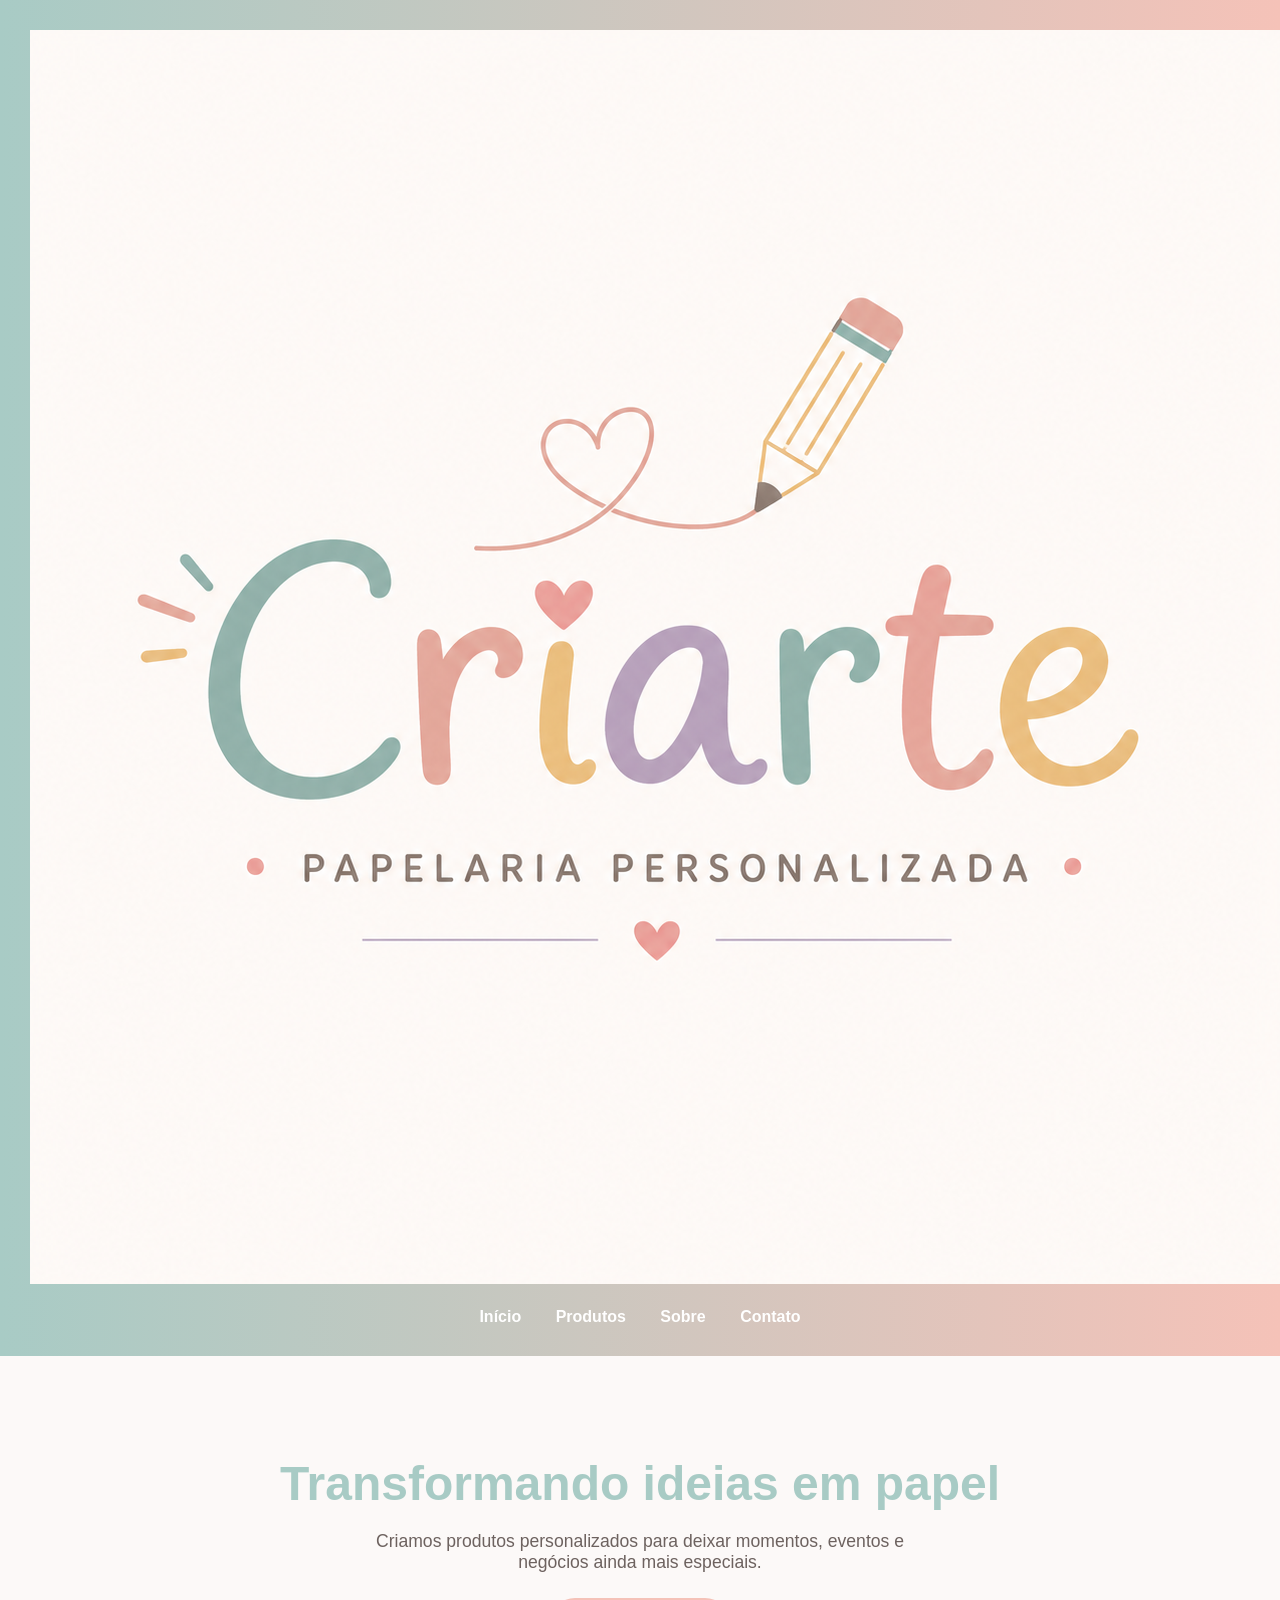
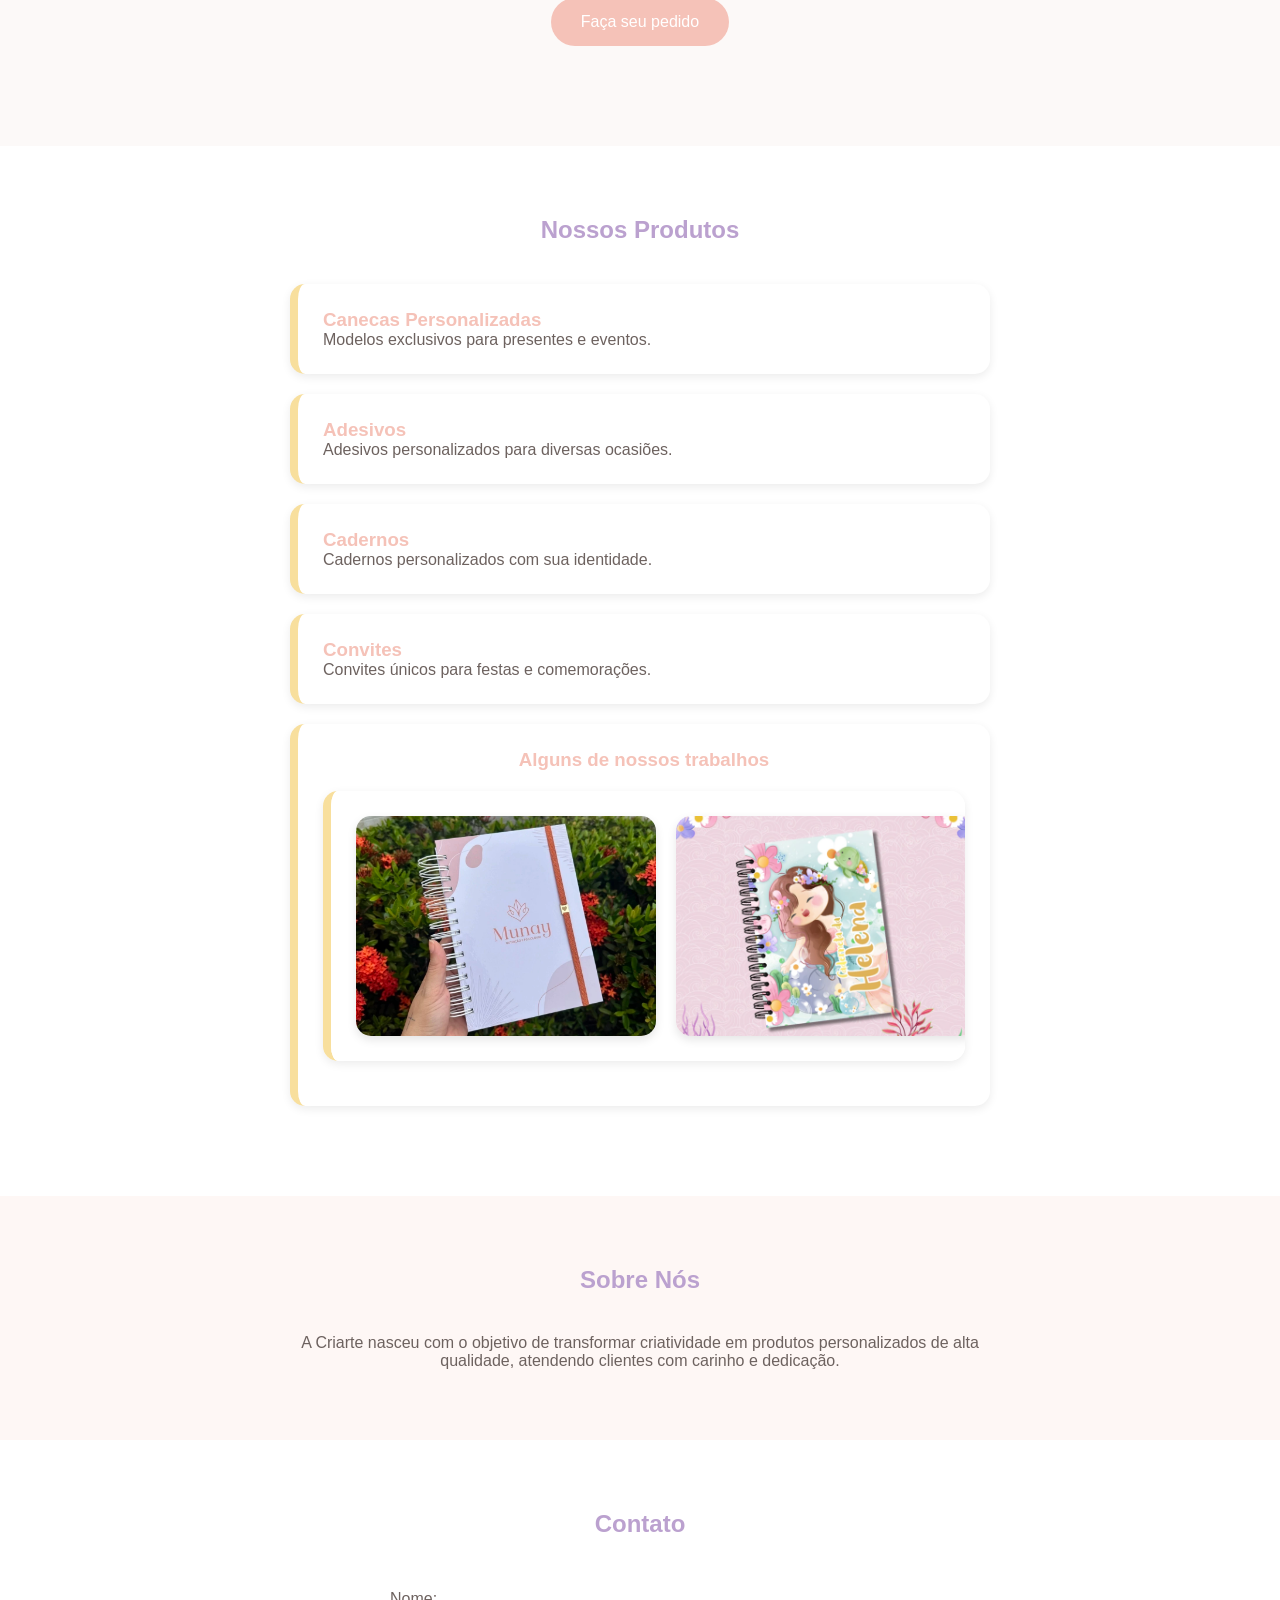
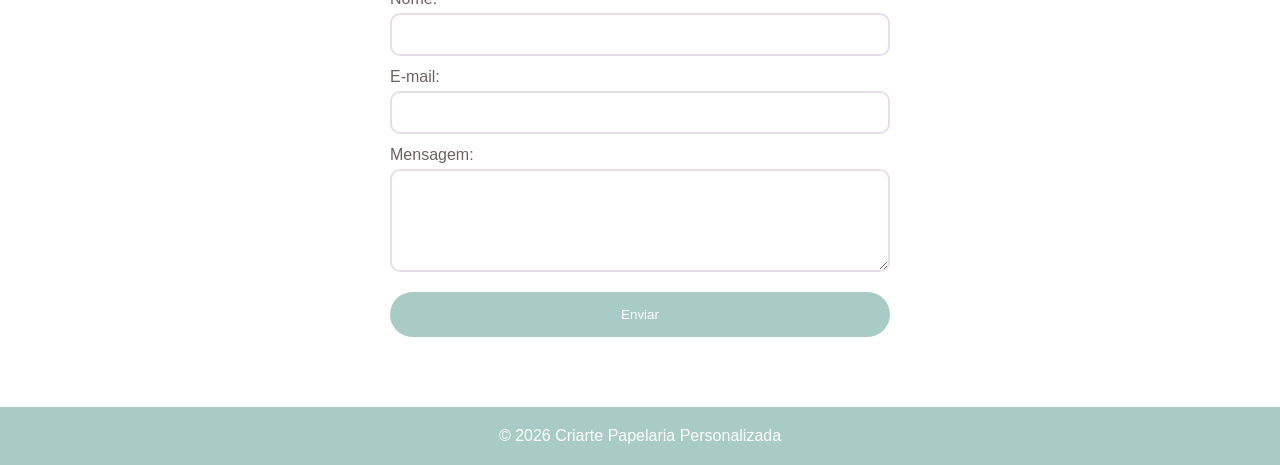
==== Trabalho atividade papelaria/Index.HTML @ 6660b777 "Add files via upload" ====
<!DOCTYPE html>
<html lang="en">
<head>
    <meta charset="UTF-8">
    <meta name="viewport" content="width=device-width, initial-scale=1.0">
    <link rel="stylesheet" href="Estilo.CSS">
    <title>Criarte Papelaria personalizada</title>
</head>
<body>
    
    <header>
        <img src="Logo da loja.png" alt="Logo da Loja">


        <nav>
            <a href="#inicio">Início</a>
            <a href="#produtos">Produtos</a>
            <a href="#sobre">Sobre</a>
            <a href="#contato">Contato</a>
        </nav>
    </header>

    <main>

        <section id="inicio">
            <h2>Transformando ideias em papel</h2>
            <p>
                Criamos produtos personalizados para deixar momentos,
                eventos e negócios ainda mais especiais.
            </p>
            <button>Faça seu pedido</button>
        </section>

<section id="produtos">
    <h2>Nossos Produtos</h2>

    <div>
        <h3>Canecas Personalizadas</h3>
        <p>Modelos exclusivos para presentes e eventos.</p>
    </div>

    <div>
        <h3>Adesivos</h3>
        <p>Adesivos personalizados para diversas ocasiões.</p>
    </div>

    <div>
        <h3>Cadernos</h3>
        <p>Cadernos personalizados com sua identidade.</p>
    </div>

    <div>
        <h3>Convites</h3>
        <p>Convites únicos para festas e comemorações.</p>
    </div>

    <!-- CARROSSEL -->

    <div class="carrossel-container">

        <h3 class="titulo-carrossel">Alguns de nossos trabalhos</h3>

        <div class="carrossel">

            <img src="Imagens produtos/img_7784-332eaf2a997d3e852017643515522883-1024-1024.webp" alt="Caderno">

            <img src="Imagens produtos/img_4898-4ed39642eee4d680d417052640523211-1024-1024.webp" alt="Caderno personalizado sereia">

            <img src="Imagens produtos/img_4897-d3cc013653d0921e7917052639239173-1024-1024.webp" alt="Caderno personalizado Leão">

            <img src="img/foto4.jpg" alt="Trabalho 4">

            <img src="img/foto5.jpg" alt="Trabalho 5">

        </div>

    </div>

</section>

        <section id="sobre">
            <h2>Sobre Nós</h2>
            <p>
                A Criarte nasceu com o objetivo de transformar criatividade
                em produtos personalizados de alta qualidade, atendendo
                clientes com carinho e dedicação.
            </p>
        </section>

        <section id="contato">
            <h2>Contato</h2>

            <form>
                <label for="nome">Nome:</label>
                <input type="text" id="nome" required>

                <label for="email">E-mail:</label>
                <input type="email" id="email" required>

                <label for="mensagem">Mensagem:</label>
                <textarea id="mensagem" rows="5" required></textarea>

                <button type="submit">Enviar</button>
            </form>
        </section>

    </main>

    <footer>
        <p>&copy; 2026 Criarte Papelaria Personalizada</p>
    </footer>

</body>
</html>
---- Trabalho atividade papelaria/Estilo.CSS ----
/* Reset */
*{
    margin: 0;
    padding: 0;
    box-sizing: border-box;
}

/* Corpo */
body{
    font-family: 'Trebuchet MS', sans-serif;
    background-color: #fcf9f8;
    color: #6d625f;
}

/* Cabeçalho */
header{
    background: linear-gradient(90deg, #a8cbc5, #f5c2b8);
    text-align: center;
    padding: 30px;
}

header p{
    color: white;
    font-size: 1.2rem;
    letter-spacing: 2px;
}

/* Menu */
nav{
    margin-top: 20px;
}

nav a{
    text-decoration: none;
    color: white;
    margin: 0 15px;
    font-weight: bold;
    transition: 0.3s;
}

nav a:hover{
    color: #f8df9d;
}

/* Banner */
#inicio{
    text-align: center;
    padding: 100px 20px;
}

#inicio h2{
    font-size: 3rem;
    color: #a8cbc5;
    margin-bottom: 20px;
}

#inicio p{
    max-width: 600px;
    margin: auto;
    font-size: 1.1rem;
}

#inicio button{
    margin-top: 25px;
    background-color: #f5c2b8;
    color: white;
    border: none;
    padding: 15px 30px;
    border-radius: 30px;
    cursor: pointer;
    font-size: 1rem;
    transition: 0.3s;
}

#inicio button:hover{
    background-color: #e9a99d;
    transform: scale(1.05);
}

/* Seções */
section{
    padding: 70px 20px;
}

section h2{
    text-align: center;
    margin-bottom: 40px;
    color: #bba1cf;
}

/* Produtos */
#produtos{
    background-color: #fff;
}

#produtos div{
    background-color: white;
    max-width: 700px;
    margin: 20px auto;
    padding: 25px;
    border-radius: 15px;
    border-left: 8px solid #f8df9d;
    box-shadow: 0 3px 10px rgba(0,0,0,0.08);
}

#produtos h3{
    color: #f5c2b8;
}

/* Sobre */
#sobre{
    background-color: #fef7f5;
    text-align: center;
}

#sobre p{
    max-width: 700px;
    margin: auto;
}

/* Contato */
#contato{
    background-color: white;
}

form{
    max-width: 500px;
    margin: auto;
    display: flex;
    flex-direction: column;
}

label{
    margin-top: 12px;
    margin-bottom: 5px;
}

input,
textarea{
    padding: 12px;
    border: 2px solid #e6ddeb;
    border-radius: 10px;
}

input:focus,
textarea:focus{
    outline: none;
    border-color: #a8cbc5;
}

form button{
    margin-top: 20px;
    background-color: #a8cbc5;
    color: white;
    border: none;
    padding: 15px;
    border-radius: 30px;
    cursor: pointer;
    transition: 0.3s;
}

form button:hover{
    background-color: #8fb8b1;
}

/* Rodapé */
footer{
    background-color: #a8cbc5;
    color: white;
    text-align: center;
    padding: 20px;
}

/* CARROSSEL */

.carrossel-container{
    margin-top: 50px;
}

.titulo-carrossel{
    text-align: center;
    color: #bba1cf;
    margin-bottom: 20px;
}

.carrossel{
    display: flex;
    overflow-x: auto;
    gap: 20px;
    padding: 15px;
    scroll-behavior: smooth;
}

.carrossel::-webkit-scrollbar{
    height: 10px;
}

.carrossel::-webkit-scrollbar-thumb{
    background: #f5c2b8;
    border-radius: 20px;
}

.carrossel img{
    width: 300px;
    height: 220px;
    object-fit: cover;
    border-radius: 15px;
    flex-shrink: 0;
    box-shadow: 0 4px 10px rgba(0,0,0,0.1);
    transition: 0.3s;
}

.carrossel img:hover{
    transform: scale(1.05);
}
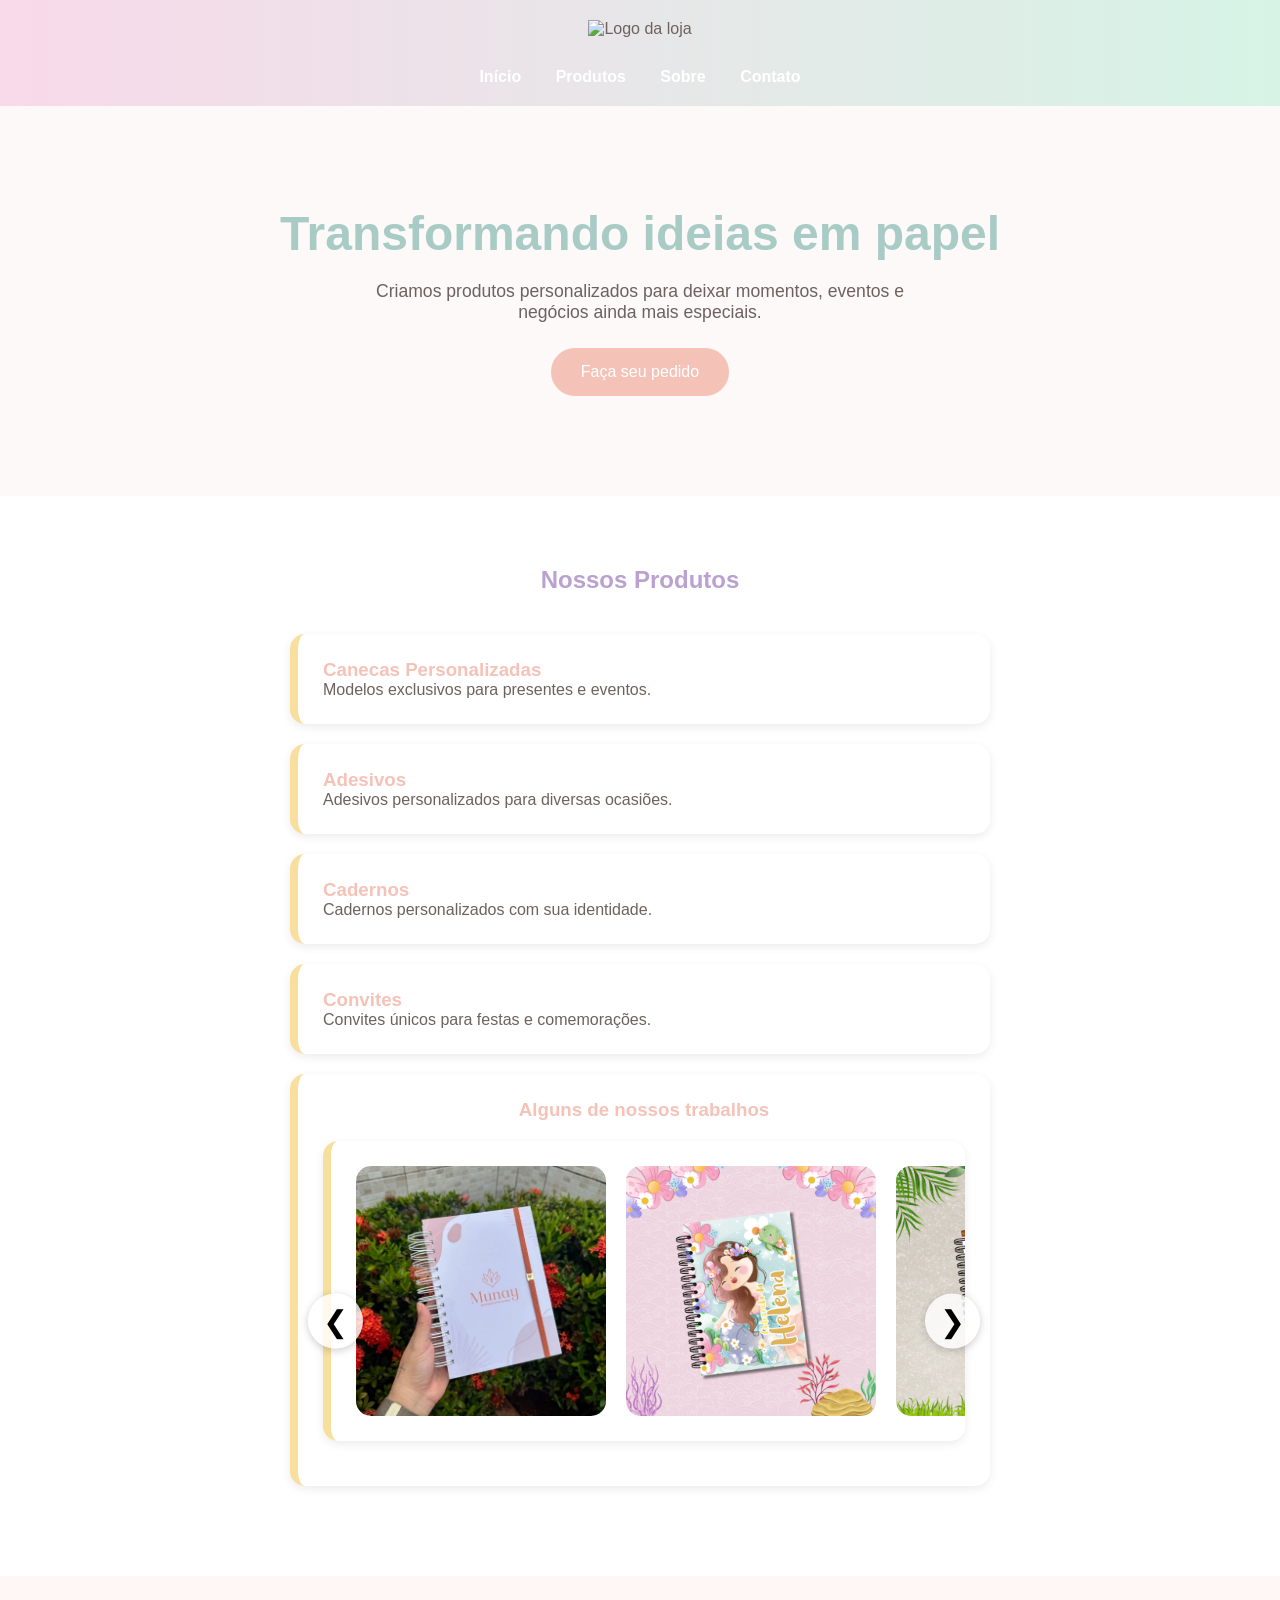
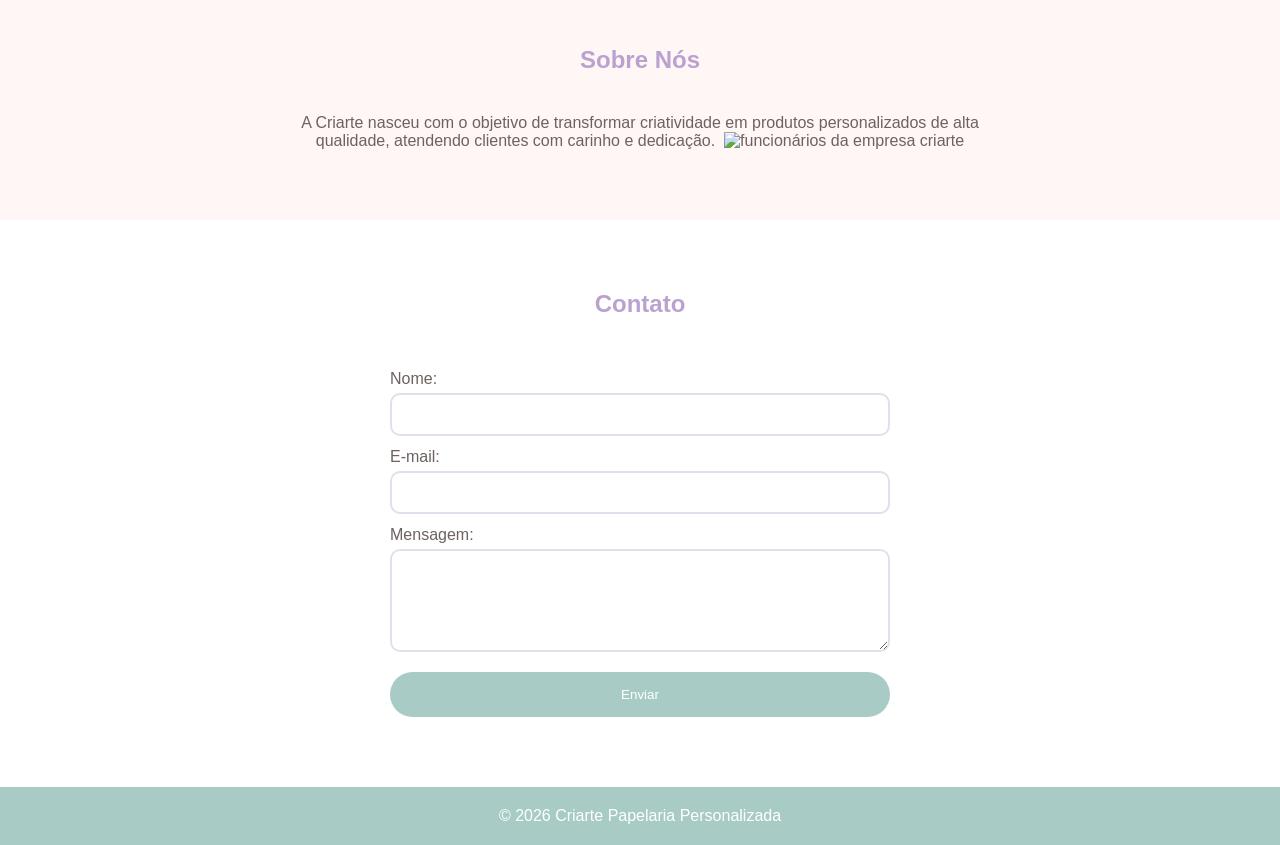
==== commit 5432aa3a: "Add files via upload" ====
--- a/Trabalho atividade papelaria/Index.HTML
+++ b/Trabalho atividade papelaria/Index.HTML
@@ -1,5 +1,5 @@
 <!DOCTYPE html>
-<html lang="en">
+<html lang="PT-br">
 <head>
     <meta charset="UTF-8">
     <meta name="viewport" content="width=device-width, initial-scale=1.0">
@@ -9,9 +9,8 @@
 <body>
     
     <header>
-        <img src="Logo da loja.png" alt="Logo da Loja">
-
-
+        <img src="Logo da Loja.jpg9" alt="Logo da loja">
+ 
         <nav>
             <a href="#inicio">Início</a>
             <a href="#produtos">Produtos</a>
@@ -60,7 +59,9 @@
 
         <h3 class="titulo-carrossel">Alguns de nossos trabalhos</h3>
 
-        <div class="carrossel">
+        <button class="seta esquerda" onclick="rolarEsquerda()">❮</button>
+
+        <div class="carrossel" id="carrossel">
 
             <img src="Imagens produtos/img_7784-332eaf2a997d3e852017643515522883-1024-1024.webp" alt="Caderno">
 
@@ -68,11 +69,27 @@
 
             <img src="Imagens produtos/img_4897-d3cc013653d0921e7917052639239173-1024-1024.webp" alt="Caderno personalizado Leão">
 
-            <img src="img/foto4.jpg" alt="Trabalho 4">
+            <img src="Imagens produtos/Adesivos marrom.jpeg" alt="adesivos marrons">
 
-            <img src="img/foto5.jpg" alt="Trabalho 5">
+            <img src="Imagens produtos/adesivos vermelhos.jpeg" alt="adesivos vermelhos">
+
+            <img src="Imagens produtos/Tamanho adesivo.jpeg" alt="tamanho do adesivo">
+
+            <img src="Imagens produtos/Caneca Homen aranha.jpeg" alt="caneca do homem aranha">
+
+            <img src="Imagens produtos/Caneca rosa Nicole.jpeg" alt="caneca personalizada com o nome Nicla">
+
+            <img src="Imagens produtos/Canecas relanpagos marquisnho.jpeg" alt="caneca de casal do relampago mcqueen">
+
+            <img src="Imagens produtos/Convite imperial.jpeg" alt="convite de casamento">
+
+            <img src="Imagens produtos/Convites monica.jpeg" alt="convite infantil">
+
+            <img src="Imagens produtos/Convites ursinho pu.jpeg" alt="convite infantil">
 
         </div>
+        
+        <button class="seta direita" onclick="rolarDireita()">❯</button>
 
     </div>
 
@@ -84,6 +101,10 @@
                 A Criarte nasceu com o objetivo de transformar criatividade
                 em produtos personalizados de alta qualidade, atendendo
                 clientes com carinho e dedicação.
+
+                <img src="Imagens produtos/" alt="">
+
+                <img src="Imagens produtos/sobre a loja/funcionários.jpg" alt="funcionários da empresa criarte">
             </p>
         </section>
 
@@ -106,9 +127,30 @@
 
     </main>
 
+
     <footer>
         <p>&copy; 2026 Criarte Papelaria Personalizada</p>
     </footer>
 
+    <script>
+
+const carrossel = document.getElementById("carrossel");
+
+function rolarDireita() {
+    carrossel.scrollBy({
+        left: 320,
+        behavior: "smooth"
+    });
+}
+
+function rolarEsquerda() {
+    carrossel.scrollBy({
+        left: -320,
+        behavior: "smooth"
+    });
+}
+
+</script>
+
 </body>
 </html>
--- a/Trabalho atividade papelaria/Estilo.CSS
+++ b/Trabalho atividade papelaria/Estilo.CSS
@@ -14,20 +14,21 @@
 
 /* Cabeçalho */
 header{
-    background: linear-gradient(90deg, #a8cbc5, #f5c2b8);
-    text-align: center;
-    padding: 30px;
-}
-
-header p{
-    color: white;
-    font-size: 1.2rem;
-    letter-spacing: 2px;
+    background: linear-gradient(90deg, #f8d9ea, #d6f4e6);
+    text-align: center;
+    padding: 20px;
+    
+}
+
+header img{
+    width: 300px;
+    max-width: 90%;
+    height: auto;
 }
 
 /* Menu */
 nav{
-    margin-top: 20px;
+    margin-top: 30px;
 }
 
 nav a{
@@ -174,7 +175,33 @@
 /* CARROSSEL */
 
 .carrossel-container{
-    margin-top: 50px;
+    position: relative;
+}
+
+.seta{
+    position: absolute;
+    top: 60%;
+    transform: translateY(-50%);
+    border: none;
+    background-color: rgba(255,255,255,0.8);
+    font-size: 30px;
+    cursor: pointer;
+    padding: 10px 15px;
+    border-radius: 50%;
+    box-shadow: 0 2px 8px rgba(0,0,0,0.2);
+    z-index: 10;
+}
+
+.esquerda{
+    left: 10px;
+}
+
+.direita{
+    right: 10px;
+}
+
+.seta:hover{
+    background-color: white;
 }
 
 .titulo-carrossel{
@@ -201,13 +228,10 @@
 }
 
 .carrossel img{
-    width: 300px;
-    height: 220px;
+    width: 250px;
+    height: 250px;
     object-fit: cover;
     border-radius: 15px;
-    flex-shrink: 0;
-    box-shadow: 0 4px 10px rgba(0,0,0,0.1);
-    transition: 0.3s;
 }
 
 .carrossel img:hover{
